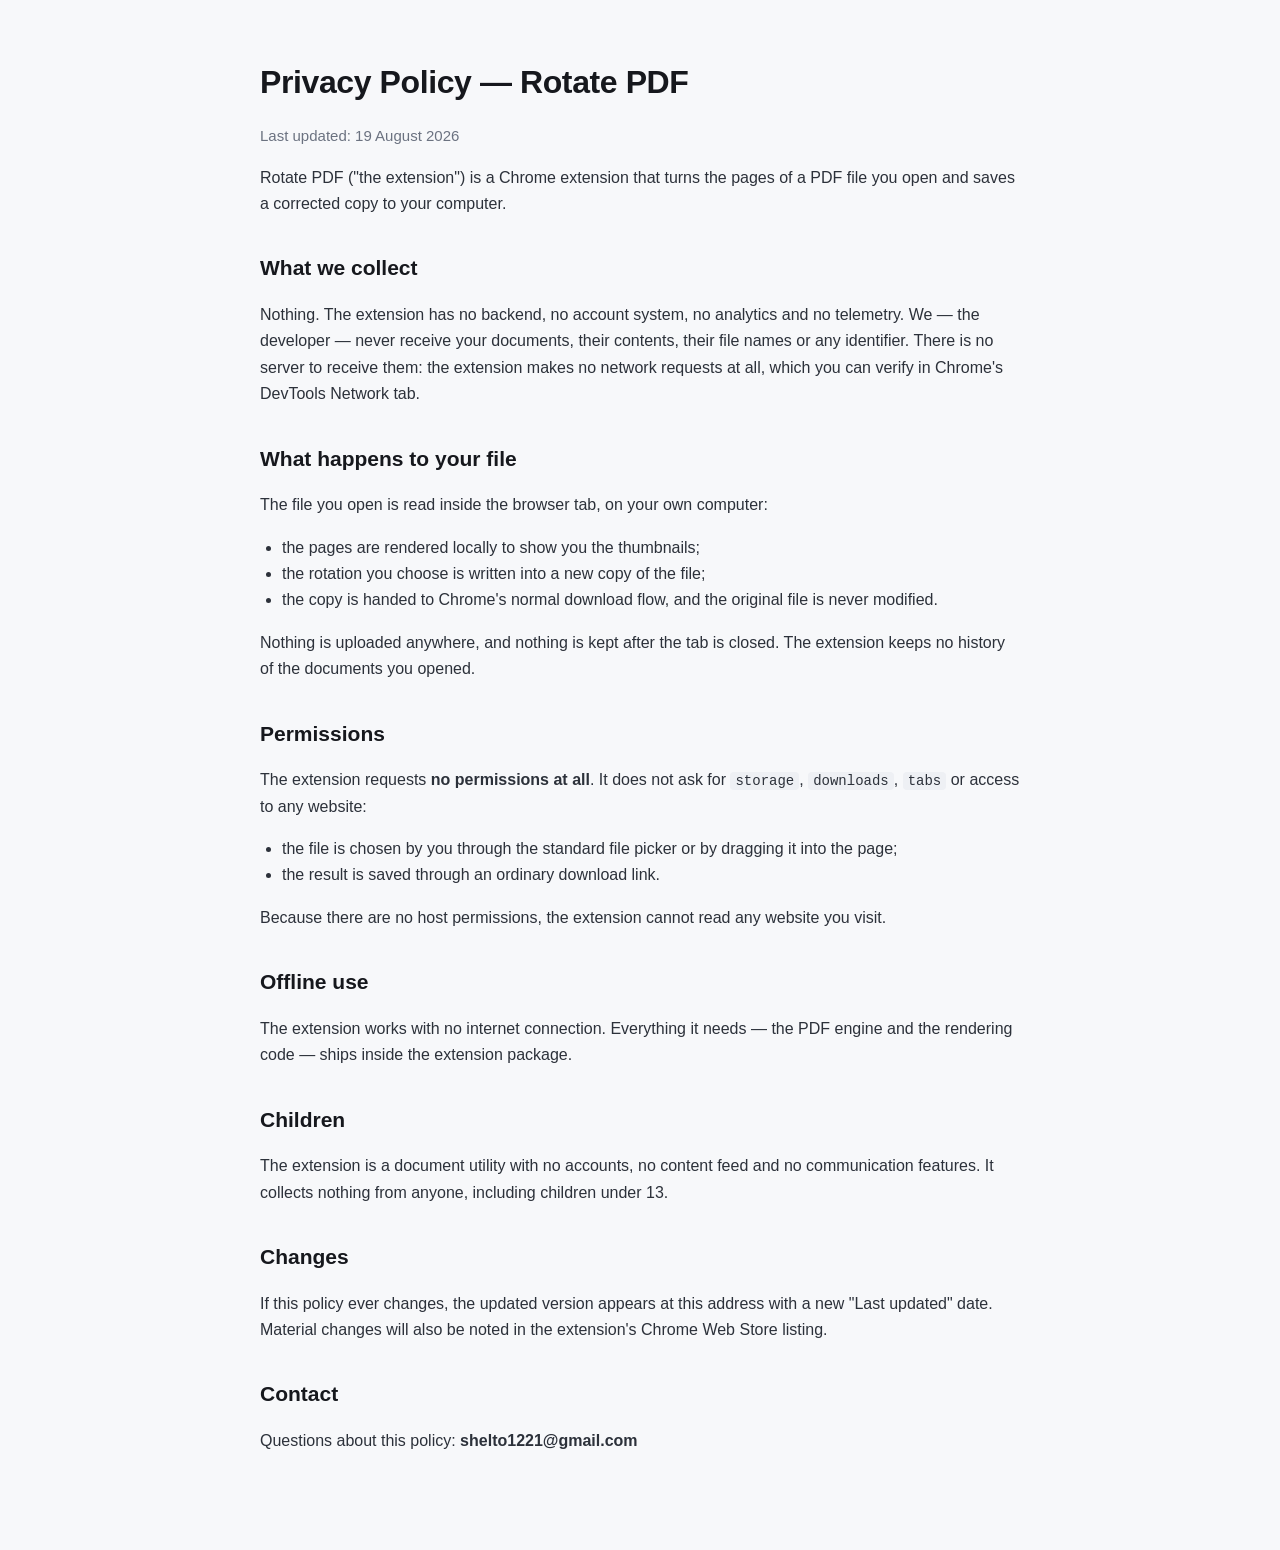
==== privacy.html @ dca0826d "add privacy policy page" ====
<!DOCTYPE html>
<html lang="en">
<head>
<meta charset="UTF-8"/>
<meta name="viewport" content="width=device-width, initial-scale=1"/>
<title>Privacy Policy – Rotate PDF</title>
<link rel="icon" href="images/icon.png"/>
<style>
 body { margin:0; font-family:-apple-system, BlinkMacSystemFont, "Segoe UI", Roboto, sans-serif;
        background:#f7f8fa; color:#16181d; line-height:1.65; }
 main { max-width:760px; margin:0 auto; padding:56px 20px 80px; }
 h1 { font-size:32px; margin:0 0 8px; letter-spacing:-.4px; }
 h2 { font-size:21px; margin:34px 0 10px; }
 p, li { font-size:16px; color:#2c313a; }
 ul { padding-left:22px; }
 code { background:#eef0f4; padding:1px 5px; border-radius:4px; font-size:14px; }
 .updated { color:#6b7280; font-size:15px; }
 a { color:#be123c; }
</style>
</head>
<body>
<main>
<h1>Privacy Policy — Rotate PDF</h1>
<p class="updated">Last updated: 19 August 2026</p>
<p>Rotate PDF ("the extension") is a Chrome extension that turns the pages of a PDF file you open and saves a corrected copy to your computer.</p>
<h2>What we collect</h2>
<p>Nothing. The extension has no backend, no account system, no analytics and no telemetry. We — the developer — never receive your documents, their contents, their file names or any identifier. There is no server to receive them: the extension makes no network requests at all, which you can verify in Chrome's DevTools Network tab.</p>
<h2>What happens to your file</h2>
<p>The file you open is read inside the browser tab, on your own computer:</p>
<ul><li>the pages are rendered locally to show you the thumbnails;</li><li>the rotation you choose is written into a new copy of the file;</li><li>the copy is handed to Chrome's normal download flow, and the original file is never modified.</li></ul>
<p>Nothing is uploaded anywhere, and nothing is kept after the tab is closed. The extension keeps no history of the documents you opened.</p>
<h2>Permissions</h2>
<p>The extension requests <strong>no permissions at all</strong>. It does not ask for <code>storage</code>, <code>downloads</code>, <code>tabs</code> or access to any website:</p>
<ul><li>the file is chosen by you through the standard file picker or by dragging it into the page;</li><li>the result is saved through an ordinary download link.</li></ul>
<p>Because there are no host permissions, the extension cannot read any website you visit.</p>
<h2>Offline use</h2>
<p>The extension works with no internet connection. Everything it needs — the PDF engine and the rendering code — ships inside the extension package.</p>
<h2>Children</h2>
<p>The extension is a document utility with no accounts, no content feed and no communication features. It collects nothing from anyone, including children under 13.</p>
<h2>Changes</h2>
<p>If this policy ever changes, the updated version appears at this address with a new "Last updated" date. Material changes will also be noted in the extension's Chrome Web Store listing.</p>
<h2>Contact</h2>
<p>Questions about this policy: <strong>shelto1221@gmail.com</strong></p>
</main>
</body>
</html>
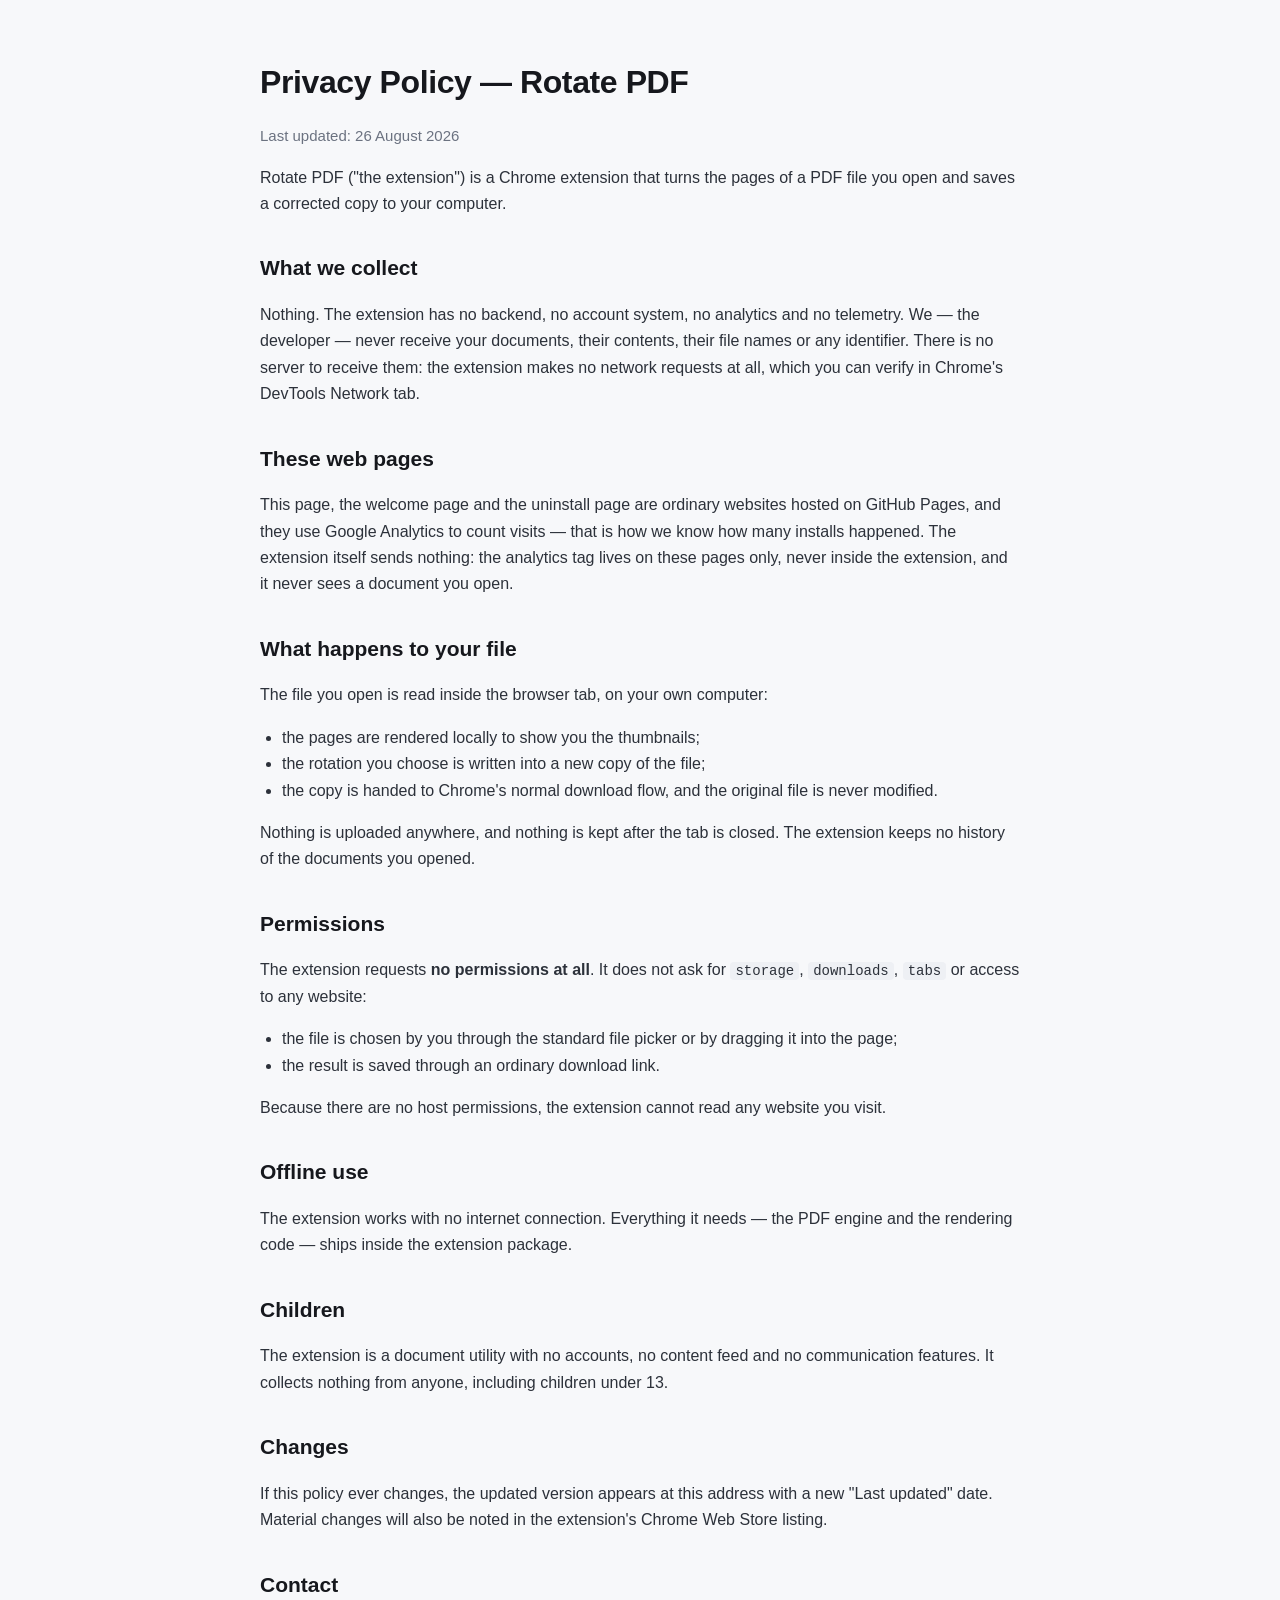
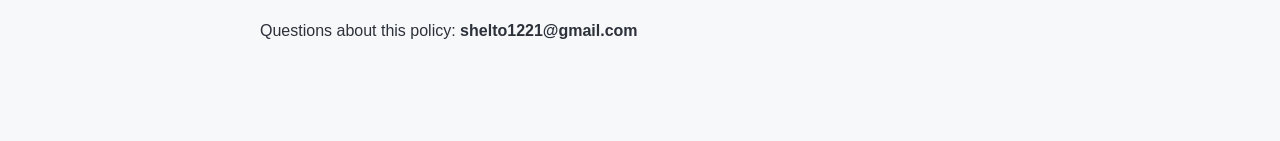
==== commit 6e6ece93: "chore: count visits with GA4 and disclose it in the policy Co-Authored-By: Claude Opus 5 (1M context" ====
--- a/privacy.html
+++ b/privacy.html
@@ -17,14 +17,25 @@
  .updated { color:#6b7280; font-size:15px; }
  a { color:#be123c; }
 </style>
+    <!-- Google tag (gtag.js) -->
+    <script async src="https://www.googletagmanager.com/gtag/js?id=G-HWH78REWFM"></script>
+    <script>
+        window.dataLayer = window.dataLayer || [];
+        function gtag(){dataLayer.push(arguments);}
+        gtag('js', new Date());
+        gtag('config', 'G-HWH78REWFM');
+    </script>
 </head>
 <body>
 <main>
 <h1>Privacy Policy — Rotate PDF</h1>
-<p class="updated">Last updated: 19 August 2026</p>
+<p class="updated">Last updated: 26 August 2026</p>
 <p>Rotate PDF ("the extension") is a Chrome extension that turns the pages of a PDF file you open and saves a corrected copy to your computer.</p>
 <h2>What we collect</h2>
 <p>Nothing. The extension has no backend, no account system, no analytics and no telemetry. We — the developer — never receive your documents, their contents, their file names or any identifier. There is no server to receive them: the extension makes no network requests at all, which you can verify in Chrome's DevTools Network tab.</p>
+<h2>These web pages</h2>
+<p>This page, the welcome page and the uninstall page are ordinary websites hosted on GitHub Pages, and they use Google Analytics to count visits — that is how we know how many installs happened. The extension itself sends nothing: the analytics tag lives on these pages only, never inside the extension, and it never sees a document you open.</p>
+
 <h2>What happens to your file</h2>
 <p>The file you open is read inside the browser tab, on your own computer:</p>
 <ul><li>the pages are rendered locally to show you the thumbnails;</li><li>the rotation you choose is written into a new copy of the file;</li><li>the copy is handed to Chrome's normal download flow, and the original file is never modified.</li></ul>
